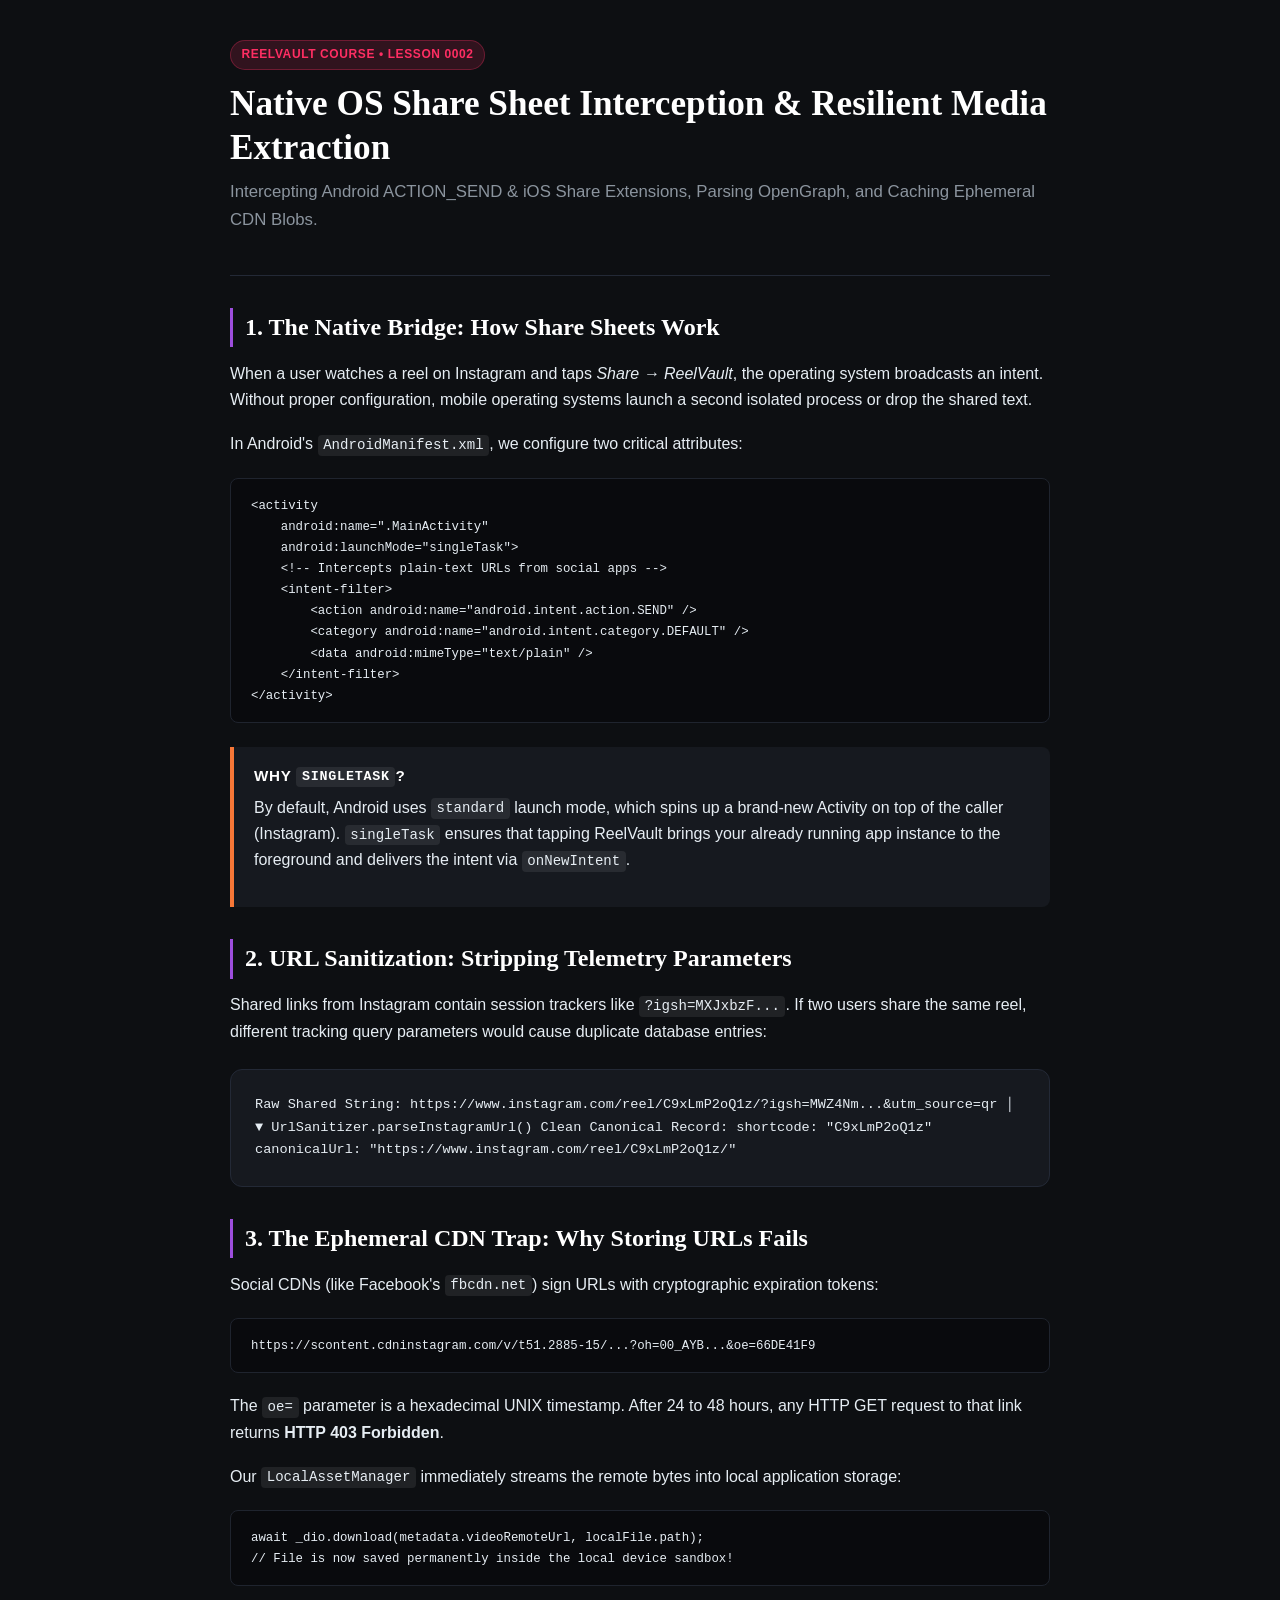
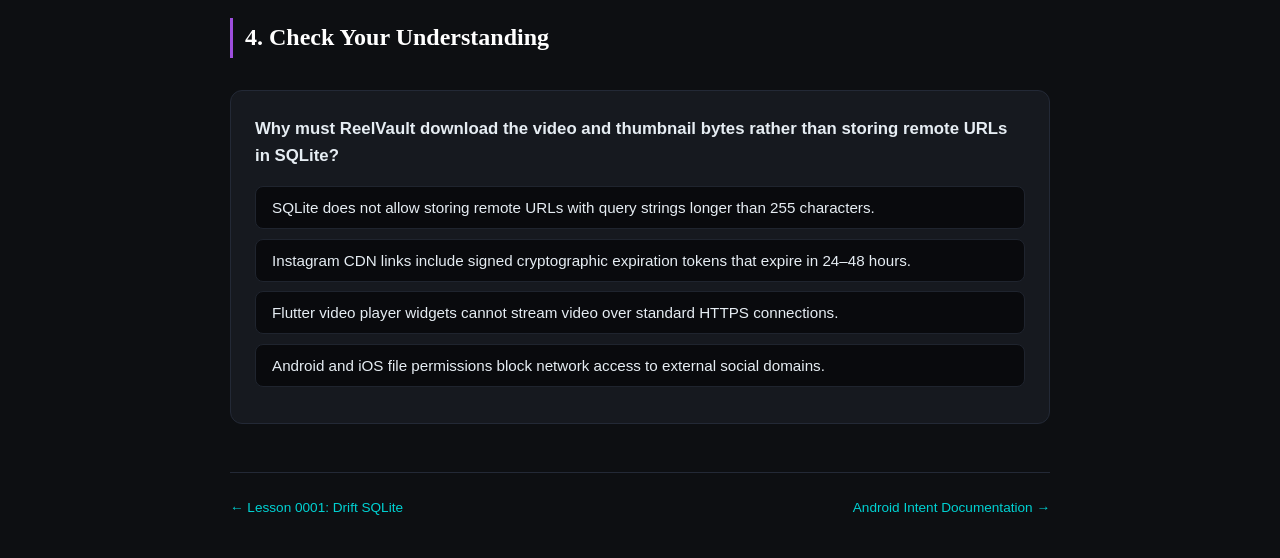
==== lessons/0002-share-sheet-media-extraction.html @ 985cb3da "feat: complete ReelVault local-first Flutter app with Drift SQLite, Share Sheet intake, endless feed" ====
<!DOCTYPE html>
<html lang="en">
<head>
  <meta charset="UTF-8">
  <meta name="viewport" content="width=device-width, initial-scale=1.0">
  <title>Lesson 0002: Native OS Share Sheet Interception &amp; Resilient Media Extraction</title>
  <link rel="stylesheet" href="../assets/style.css">
</head>
<body>
  <div class="lesson-container">
    <header>
      <span class="badge">ReelVault Course • Lesson 0002</span>
      <h1>Native OS Share Sheet Interception &amp; Resilient Media Extraction</h1>
      <p class="subtitle">Intercepting Android ACTION_SEND &amp; iOS Share Extensions, Parsing OpenGraph, and Caching Ephemeral CDN Blobs.</p>
    </header>

    <section>
      <h2>1. The Native Bridge: How Share Sheets Work</h2>
      <p>
        When a user watches a reel on Instagram and taps <em>Share &rarr; ReelVault</em>, the operating system broadcasts an intent. Without proper configuration, mobile operating systems launch a second isolated process or drop the shared text.
      </p>
      <p>
        In Android's <code>AndroidManifest.xml</code>, we configure two critical attributes:
      </p>
      <pre><code>&lt;activity
    android:name=".MainActivity"
    android:launchMode="singleTask"&gt;
    &lt;!-- Intercepts plain-text URLs from social apps --&gt;
    &lt;intent-filter&gt;
        &lt;action android:name="android.intent.action.SEND" /&gt;
        &lt;category android:name="android.intent.category.DEFAULT" /&gt;
        &lt;data android:mimeType="text/plain" /&gt;
    &lt;/intent-filter&gt;
&lt;/activity&gt;</code></pre>

      <div class="callout important">
        <h4>Why <code>singleTask</code>?</h4>
        <p>
          By default, Android uses <code>standard</code> launch mode, which spins up a brand-new Activity on top of the caller (Instagram). <code>singleTask</code> ensures that tapping ReelVault brings your already running app instance to the foreground and delivers the intent via <code>onNewIntent</code>.
        </p>
      </div>
    </section>

    <section>
      <h2>2. URL Sanitization: Stripping Telemetry Parameters</h2>
      <p>
        Shared links from Instagram contain session trackers like <code>?igsh=MXJxbzF...</code>. If two users share the same reel, different tracking query parameters would cause duplicate database entries:
      </p>
      <div class="diagram-box">
Raw Shared String:
  https://www.instagram.com/reel/C9xLmP2oQ1z/?igsh=MWZ4Nm...&utm_source=qr
       │
       ▼  UrlSanitizer.parseInstagramUrl()
Clean Canonical Record:
  shortcode:    "C9xLmP2oQ1z"
  canonicalUrl: "https://www.instagram.com/reel/C9xLmP2oQ1z/"
      </div>
    </section>

    <section>
      <h2>3. The Ephemeral CDN Trap: Why Storing URLs Fails</h2>
      <p>
        Social CDNs (like Facebook's <code>fbcdn.net</code>) sign URLs with cryptographic expiration tokens:
      </p>
      <pre><code>https://scontent.cdninstagram.com/v/t51.2885-15/...?oh=00_AYB...&amp;oe=66DE41F9</code></pre>
      <p>
        The <code>oe=</code> parameter is a hexadecimal UNIX timestamp. After 24 to 48 hours, any HTTP GET request to that link returns <strong>HTTP 403 Forbidden</strong>.
      </p>
      <p>
        Our <code>LocalAssetManager</code> immediately streams the remote bytes into local application storage:
      </p>
      <pre><code>await _dio.download(metadata.videoRemoteUrl, localFile.path);
// File is now saved permanently inside the local device sandbox!</code></pre>
    </section>

    <section>
      <h2>4. Check Your Understanding</h2>
      <div class="quiz-card" id="quiz-2">
        <p class="quiz-question">Why must ReelVault download the video and thumbnail bytes rather than storing remote URLs in SQLite?</p>
        <button class="quiz-option" type="button">SQLite does not allow storing remote URLs with query strings longer than 255 characters.</button>
        <button class="quiz-option" type="button">Instagram CDN links include signed cryptographic expiration tokens that expire in 24–48 hours.</button>
        <button class="quiz-option" type="button">Flutter video player widgets cannot stream video over standard HTTPS connections.</button>
        <button class="quiz-option" type="button">Android and iOS file permissions block network access to external social domains.</button>
        <div class="quiz-feedback"></div>
      </div>
    </section>

    <footer>
      <span><a href="0001-architecture-foundations-drift.html">&larr; Lesson 0001: Drift SQLite</a></span>
      <span><a href="https://developer.android.com/guide/components/intents-filters" target="_blank">Android Intent Documentation &rarr;</a></span>
    </footer>
  </div>

  <script src="../assets/quiz.js"></script>
  <script>
    initQuiz('quiz-2', 1, 'Instagram and Facebook CDN links expire within 24–48 hours due to the oe= cryptographic signature. Downloading binary assets to local storage guarantees permanent offline availability.');
  </script>
</body>
</html>
---- assets/style.css ----
/* Reusable Course Stylesheet for ReelVault Interactive Lessons */
:root {
  --bg-color: #0d0f12;
  --surface-color: #16191f;
  --surface-border: #232936;
  --text-main: #e6edf3;
  --text-muted: #8b949e;
  --accent-pink: #ff2e63;
  --accent-purple: #9d4edd;
  --accent-amber: #f77737;
  --accent-cyan: #00d2d3;
  --code-bg: #090a0d;
  --code-border: #1f242e;
  --font-sans: -apple-system, BlinkMacSystemFont, "Segoe UI", Roboto, Helvetica, Arial, sans-serif;
  --font-serif: "ETBookOT", "Charter", "Georgia", serif;
  --font-mono: "JetBrains Mono", "SF Mono", "Fira Code", monospace;
}

* {
  box-sizing: border-box;
  margin: 0;
  padding: 0;
}

body {
  background-color: var(--bg-color);
  color: var(--text-main);
  font-family: var(--font-sans);
  line-height: 1.65;
  font-size: 16px;
  padding: 2.5rem 1rem;
  display: flex;
  justify-content: center;
}

.lesson-container {
  max-width: 820px;
  width: 100%;
}

header {
  border-bottom: 1px solid var(--surface-border);
  padding-bottom: 1.5rem;
  margin-bottom: 2rem;
}

.badge {
  display: inline-block;
  padding: 0.25rem 0.65rem;
  font-size: 0.75rem;
  font-weight: 700;
  text-transform: uppercase;
  letter-spacing: 0.05em;
  border-radius: 9999px;
  background: rgba(255, 46, 99, 0.15);
  color: var(--accent-pink);
  border: 1px solid rgba(255, 46, 99, 0.3);
  margin-bottom: 0.75rem;
}

h1 {
  font-family: var(--font-serif);
  font-size: 2.2rem;
  font-weight: 700;
  color: #ffffff;
  line-height: 1.25;
  margin-bottom: 0.5rem;
}

.subtitle {
  color: var(--text-muted);
  font-size: 1.05rem;
}

h2 {
  font-family: var(--font-serif);
  font-size: 1.5rem;
  color: #ffffff;
  margin-top: 2rem;
  margin-bottom: 0.85rem;
  border-left: 3px solid var(--accent-purple);
  padding-left: 0.75rem;
}

h3 {
  font-size: 1.15rem;
  color: #ffffff;
  margin-top: 1.5rem;
  margin-bottom: 0.5rem;
}

p {
  margin-bottom: 1.1rem;
}

a {
  color: var(--accent-cyan);
  text-decoration: none;
}
a:hover {
  text-decoration: underline;
}

ul, ol {
  margin-left: 1.5rem;
  margin-bottom: 1.25rem;
}

li {
  margin-bottom: 0.4rem;
}

/* Callouts */
.callout {
  background: var(--surface-color);
  border-left: 4px solid var(--accent-pink);
  padding: 1rem 1.25rem;
  border-radius: 0 8px 8px 0;
  margin: 1.5rem 0;
}
.callout.tip {
  border-left-color: var(--accent-cyan);
}
.callout.important {
  border-left-color: var(--accent-amber);
}

.callout h4 {
  font-size: 0.95rem;
  text-transform: uppercase;
  letter-spacing: 0.05em;
  margin-bottom: 0.35rem;
  color: #ffffff;
}

/* Code Blocks */
pre {
  background: var(--code-bg);
  border: 1px solid var(--code-border);
  border-radius: 8px;
  padding: 1rem 1.25rem;
  overflow-x: auto;
  font-family: var(--font-mono);
  font-size: 0.88rem;
  line-height: 1.5;
  margin: 1.25rem 0;
}

code {
  font-family: var(--font-mono);
  font-size: 0.88em;
  background: rgba(255, 255, 255, 0.08);
  padding: 0.15rem 0.35rem;
  border-radius: 4px;
}
pre code {
  background: transparent;
  padding: 0;
}

/* Diagrams */
.diagram-box {
  background: var(--surface-color);
  border: 1px solid var(--surface-border);
  border-radius: 12px;
  padding: 1.5rem;
  margin: 1.5rem 0;
  font-family: var(--font-mono);
  font-size: 0.85rem;
  overflow-x: auto;
}

/* Quiz Box */
.quiz-card {
  background: var(--surface-color);
  border: 1px solid var(--surface-border);
  border-radius: 12px;
  padding: 1.5rem;
  margin: 2rem 0;
}
.quiz-question {
  font-weight: 600;
  font-size: 1.05rem;
  margin-bottom: 1rem;
}
.quiz-option {
  display: block;
  width: 100%;
  text-align: left;
  background: var(--code-bg);
  border: 1px solid var(--code-border);
  color: var(--text-main);
  padding: 0.75rem 1rem;
  border-radius: 8px;
  margin-bottom: 0.6rem;
  cursor: pointer;
  font-family: var(--font-sans);
  font-size: 0.95rem;
  transition: all 0.2s ease;
}
.quiz-option:hover {
  border-color: var(--accent-purple);
  background: rgba(157, 78, 221, 0.1);
}
.quiz-option.correct {
  border-color: #2ecc71;
  background: rgba(46, 204, 113, 0.15);
  color: #2ecc71;
}
.quiz-option.incorrect {
  border-color: var(--accent-pink);
  background: rgba(255, 46, 99, 0.15);
  color: var(--accent-pink);
}
.quiz-feedback {
  margin-top: 0.75rem;
  font-size: 0.9rem;
  font-weight: 500;
}

footer {
  border-top: 1px solid var(--surface-border);
  padding-top: 1.5rem;
  margin-top: 3rem;
  font-size: 0.85rem;
  color: var(--text-muted);
  display: flex;
  justify-content: space-between;
}
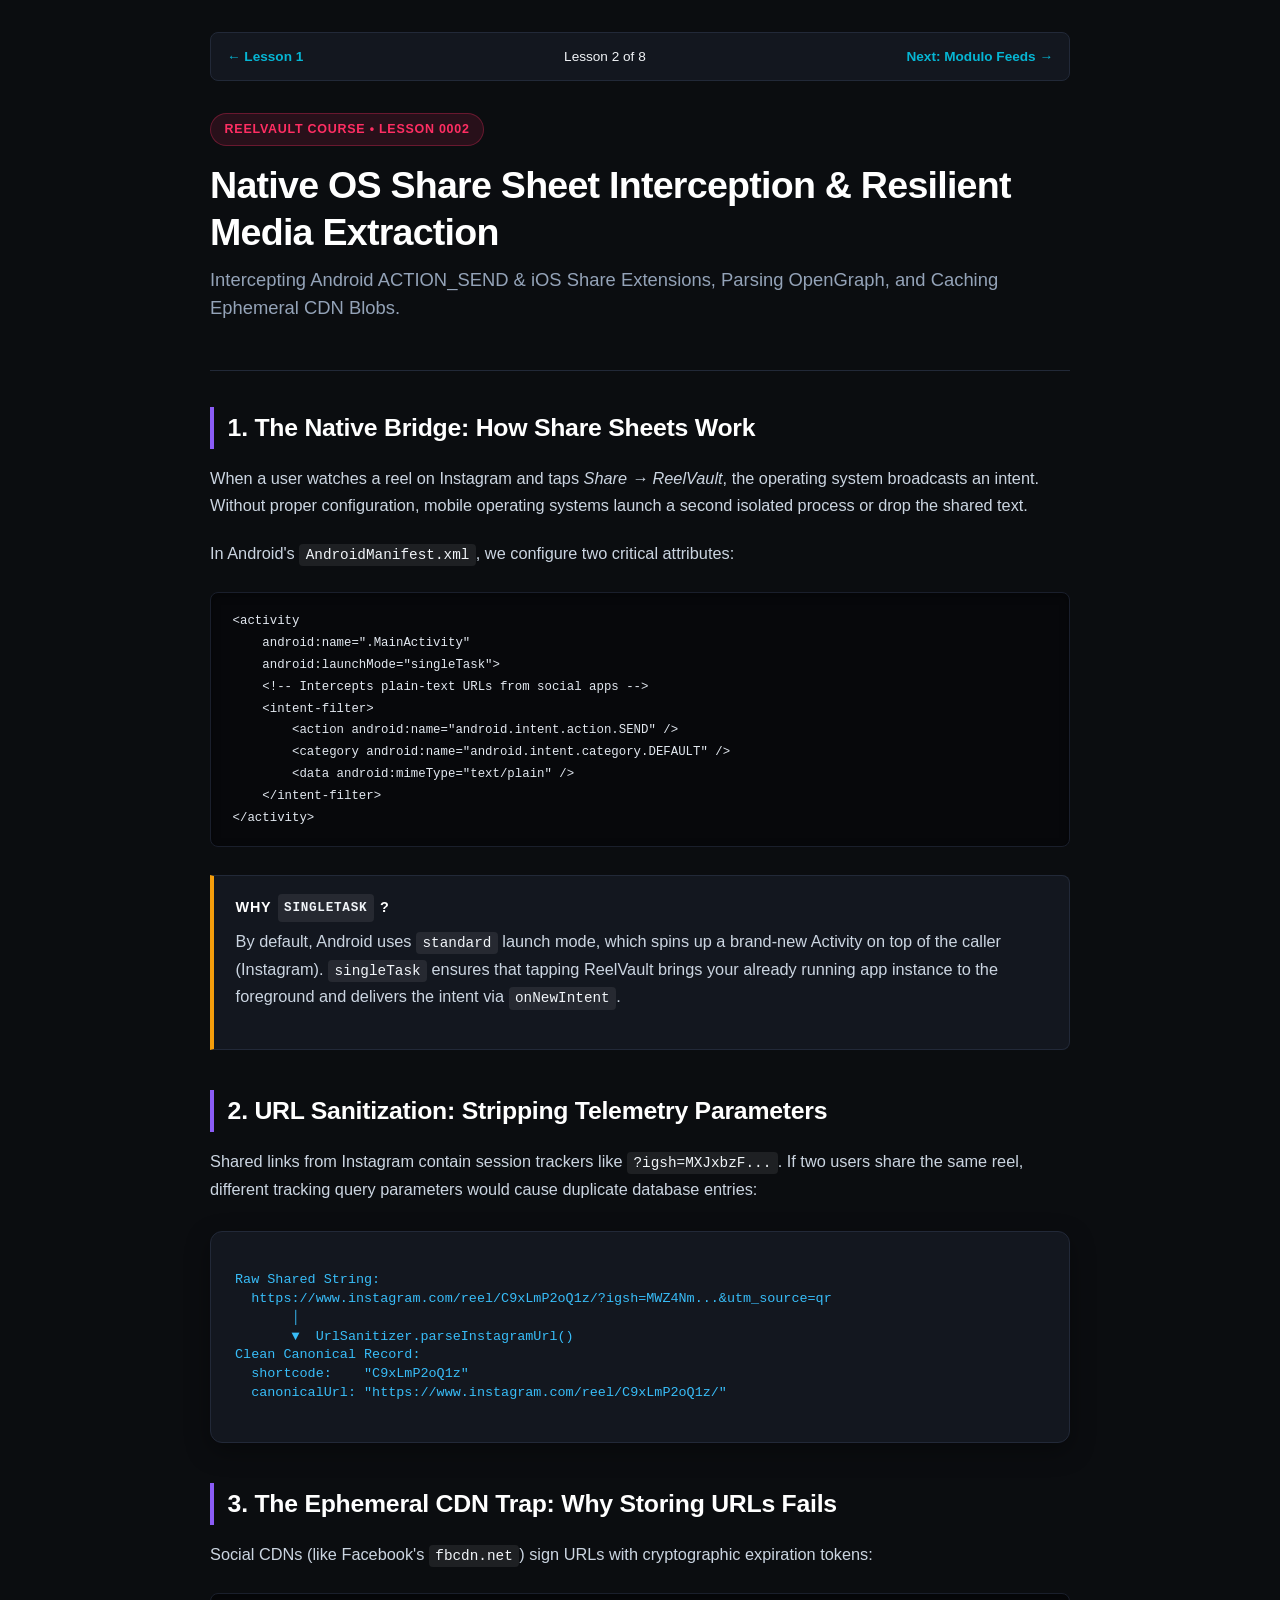
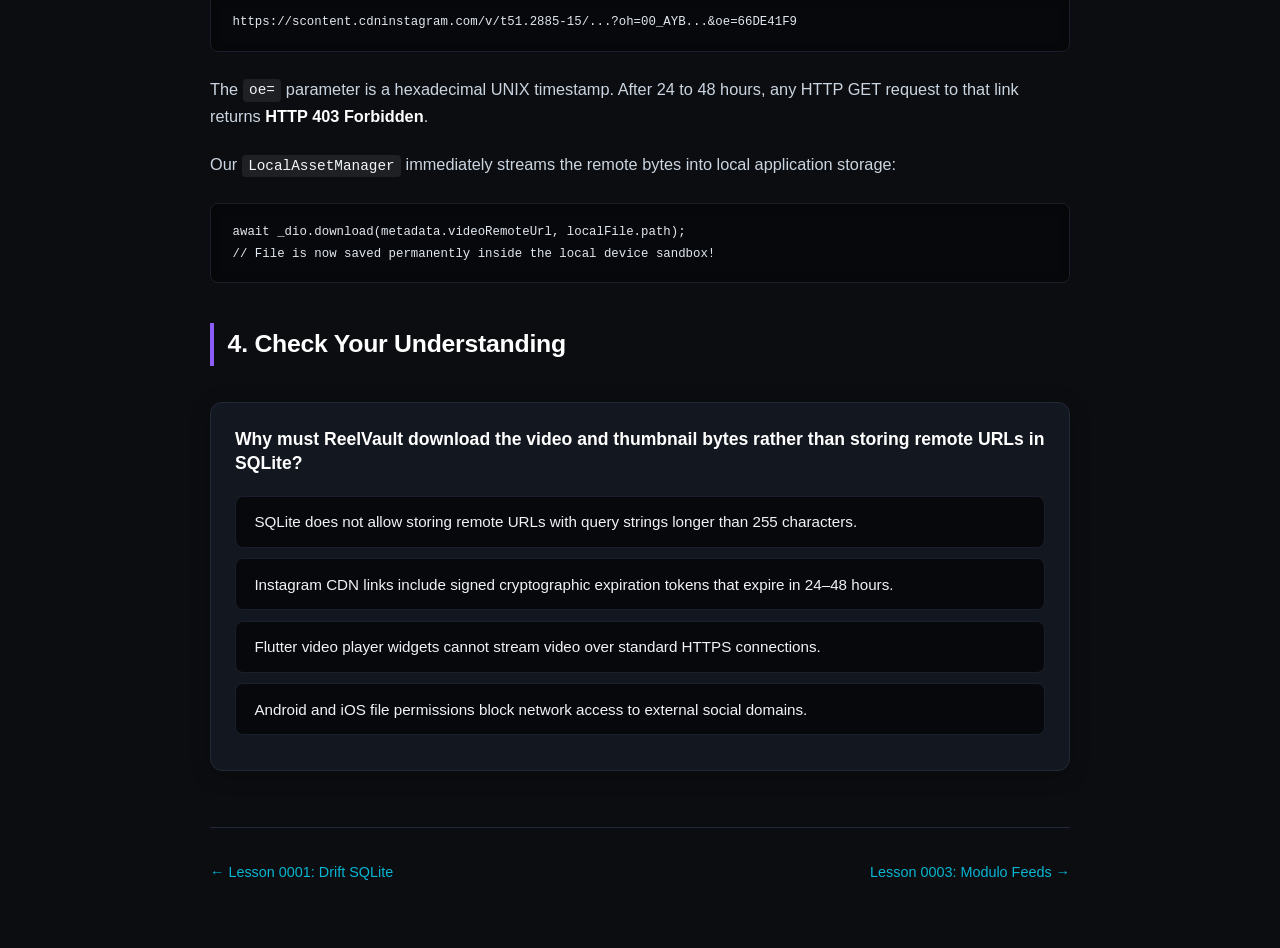
==== commit 1602ca4a: "fix(docs): overhaul learning lessons to be fully responsive with fixed diagram formatting, interacti" ====
--- a/lessons/0002-share-sheet-media-extraction.html
+++ b/lessons/0002-share-sheet-media-extraction.html
@@ -8,6 +8,12 @@
 </head>
 <body>
   <div class="lesson-container">
+    <nav class="curriculum-nav">
+      <a href="0001-architecture-foundations-drift.html">&larr; Lesson 1</a>
+      <span>Lesson 2 of 8</span>
+      <a href="0003-infinite-modulo-feed-throttling.html">Next: Modulo Feeds &rarr;</a>
+    </nav>
+
     <header>
       <span class="badge">ReelVault Course • Lesson 0002</span>
       <h1>Native OS Share Sheet Interception &amp; Resilient Media Extraction</h1>
@@ -87,7 +93,7 @@
 
     <footer>
       <span><a href="0001-architecture-foundations-drift.html">&larr; Lesson 0001: Drift SQLite</a></span>
-      <span><a href="https://developer.android.com/guide/components/intents-filters" target="_blank">Android Intent Documentation &rarr;</a></span>
+      <span><a href="0003-infinite-modulo-feed-throttling.html">Lesson 0003: Modulo Feeds &rarr;</a></span>
     </footer>
   </div>
 
--- a/assets/style.css
+++ b/assets/style.css
@@ -1,229 +1,482 @@
-/* Reusable Course Stylesheet for ReelVault Interactive Lessons */
+/* ReelVault Interactive Engineering Curriculum - Master Stylesheet */
 :root {
-  --bg-color: #0d0f12;
-  --surface-color: #16191f;
-  --surface-border: #232936;
-  --text-main: #e6edf3;
-  --text-muted: #8b949e;
+  --bg-color: #0b0d10;
+  --surface-color: #13171f;
+  --surface-hover: #1c222e;
+  --surface-border: #222938;
+  --text-main: #f0f3f6;
+  --text-muted: #94a3b8;
+  --text-sub: #cbd5e1;
   --accent-pink: #ff2e63;
-  --accent-purple: #9d4edd;
-  --accent-amber: #f77737;
-  --accent-cyan: #00d2d3;
-  --code-bg: #090a0d;
-  --code-border: #1f242e;
-  --font-sans: -apple-system, BlinkMacSystemFont, "Segoe UI", Roboto, Helvetica, Arial, sans-serif;
-  --font-serif: "ETBookOT", "Charter", "Georgia", serif;
-  --font-mono: "JetBrains Mono", "SF Mono", "Fira Code", monospace;
-}
-
-* {
+  --accent-purple: #8b5cf6;
+  --accent-amber: #f59e0b;
+  --accent-cyan: #06b6d4;
+  --accent-green: #10b981;
+  --code-bg: #07080b;
+  --code-border: #1a1f2c;
+  --font-sans: -apple-system, BlinkMacSystemFont, "Segoe UI", Roboto, "Helvetica Neue", Arial, sans-serif;
+  --font-serif: "Charter", "Georgia", "Cambria", serif;
+  --font-mono: "JetBrains Mono", "SF Mono", "Fira Code", "Menlo", monospace;
+  --radius-sm: 8px;
+  --radius-md: 12px;
+  --radius-lg: 16px;
+  --container-max-w: 860px;
+}
+
+*, *::before, *::after {
   box-sizing: border-box;
   margin: 0;
   padding: 0;
+}
+
+html {
+  font-size: 16px;
+  scroll-behavior: smooth;
+  -webkit-text-size-adjust: 100%;
 }
 
 body {
   background-color: var(--bg-color);
   color: var(--text-main);
   font-family: var(--font-sans);
-  line-height: 1.65;
-  font-size: 16px;
-  padding: 2.5rem 1rem;
+  line-height: 1.7;
+  padding: 2rem 1.25rem 4rem;
   display: flex;
   justify-content: center;
+  min-height: 100vh;
+  -webkit-font-smoothing: antialiased;
+  -moz-osx-font-smoothing: grayscale;
 }
 
 .lesson-container {
-  max-width: 820px;
+  max-width: var(--container-max-w);
   width: 100%;
 }
 
+/* Header & Metadata */
 header {
   border-bottom: 1px solid var(--surface-border);
-  padding-bottom: 1.5rem;
-  margin-bottom: 2rem;
+  padding-bottom: 1.75rem;
+  margin-bottom: 2.25rem;
 }
 
 .badge {
-  display: inline-block;
-  padding: 0.25rem 0.65rem;
-  font-size: 0.75rem;
+  display: inline-flex;
+  align-items: center;
+  gap: 0.4rem;
+  padding: 0.3rem 0.85rem;
+  font-size: 0.78rem;
   font-weight: 700;
   text-transform: uppercase;
-  letter-spacing: 0.05em;
+  letter-spacing: 0.06em;
   border-radius: 9999px;
-  background: rgba(255, 46, 99, 0.15);
+  background: rgba(255, 46, 99, 0.12);
   color: var(--accent-pink);
   border: 1px solid rgba(255, 46, 99, 0.3);
-  margin-bottom: 0.75rem;
+  margin-bottom: 1rem;
 }
 
 h1 {
-  font-family: var(--font-serif);
-  font-size: 2.2rem;
-  font-weight: 700;
+  font-size: clamp(1.65rem, 4vw, 2.35rem);
+  font-weight: 800;
   color: #ffffff;
   line-height: 1.25;
-  margin-bottom: 0.5rem;
+  letter-spacing: -0.02em;
+  margin-bottom: 0.65rem;
 }
 
 .subtitle {
   color: var(--text-muted);
-  font-size: 1.05rem;
+  font-size: clamp(0.95rem, 2vw, 1.15rem);
+  line-height: 1.5;
+  font-weight: 400;
+}
+
+/* Headings & Sectioning */
+section {
+  margin-bottom: 2.5rem;
 }
 
 h2 {
-  font-family: var(--font-serif);
-  font-size: 1.5rem;
-  color: #ffffff;
-  margin-top: 2rem;
-  margin-bottom: 0.85rem;
-  border-left: 3px solid var(--accent-purple);
-  padding-left: 0.75rem;
+  font-size: clamp(1.25rem, 3vw, 1.55rem);
+  font-weight: 700;
+  color: #ffffff;
+  margin-top: 2.25rem;
+  margin-bottom: 1rem;
+  border-left: 4px solid var(--accent-purple);
+  padding-left: 0.85rem;
+  letter-spacing: -0.01em;
 }
 
 h3 {
-  font-size: 1.15rem;
-  color: #ffffff;
+  font-size: clamp(1.05rem, 2.5vw, 1.25rem);
+  font-weight: 600;
+  color: #f8fafc;
   margin-top: 1.5rem;
-  margin-bottom: 0.5rem;
+  margin-bottom: 0.6rem;
 }
 
 p {
-  margin-bottom: 1.1rem;
+  color: var(--text-sub);
+  margin-bottom: 1.25rem;
+  font-size: clamp(0.95rem, 1.8vw, 1.02rem);
+}
+
+strong {
+  color: #ffffff;
+  font-weight: 600;
 }
 
 a {
   color: var(--accent-cyan);
   text-decoration: none;
-}
+  transition: color 0.15s ease;
+}
+
 a:hover {
   text-decoration: underline;
+  color: #38bdf8;
 }
 
 ul, ol {
   margin-left: 1.5rem;
-  margin-bottom: 1.25rem;
+  margin-bottom: 1.5rem;
+  color: var(--text-sub);
 }
 
 li {
-  margin-bottom: 0.4rem;
-}
-
-/* Callouts */
+  margin-bottom: 0.5rem;
+  padding-left: 0.25rem;
+}
+
+/* Callouts & Highlight Boxes */
 .callout {
   background: var(--surface-color);
   border-left: 4px solid var(--accent-pink);
-  padding: 1rem 1.25rem;
-  border-radius: 0 8px 8px 0;
-  margin: 1.5rem 0;
-}
+  padding: 1.1rem 1.35rem;
+  border-radius: 0 var(--radius-sm) var(--radius-sm) 0;
+  margin: 1.75rem 0;
+  border-top: 1px solid var(--surface-border);
+  border-right: 1px solid var(--surface-border);
+  border-bottom: 1px solid var(--surface-border);
+}
+
 .callout.tip {
   border-left-color: var(--accent-cyan);
 }
+
 .callout.important {
   border-left-color: var(--accent-amber);
 }
 
 .callout h4 {
-  font-size: 0.95rem;
+  font-size: 0.9rem;
   text-transform: uppercase;
   letter-spacing: 0.05em;
-  margin-bottom: 0.35rem;
-  color: #ffffff;
-}
-
-/* Code Blocks */
+  margin-bottom: 0.4rem;
+  color: #ffffff;
+  display: flex;
+  align-items: center;
+  gap: 0.4rem;
+}
+
+/* Tables */
+.table-container {
+  width: 100%;
+  overflow-x: auto;
+  -webkit-overflow-scrolling: touch;
+  margin: 1.5rem 0;
+  border-radius: var(--radius-sm);
+  border: 1px solid var(--surface-border);
+}
+
+table {
+  width: 100%;
+  border-collapse: collapse;
+  font-size: 0.9rem;
+  text-align: left;
+}
+
+th, td {
+  padding: 0.85rem 1rem;
+  border-bottom: 1px solid var(--surface-border);
+}
+
+th {
+  background: var(--surface-color);
+  color: #ffffff;
+  font-weight: 600;
+}
+
+tr:last-child td {
+  border-bottom: none;
+}
+
+/* ASCII & Architecture Diagrams */
+.diagram-box {
+  background: var(--surface-color);
+  border: 1px solid var(--surface-border);
+  border-radius: var(--radius-md);
+  padding: 1.25rem 1.5rem;
+  margin: 1.75rem 0;
+  font-family: var(--font-mono);
+  font-size: 0.84rem;
+  line-height: 1.4;
+  white-space: pre;
+  word-wrap: normal;
+  overflow-x: auto;
+  color: #38bdf8;
+  -webkit-overflow-scrolling: touch;
+  box-shadow: 0 8px 24px rgba(0, 0, 0, 0.35);
+}
+
+/* Code Blocks & Inline Monospace */
 pre {
   background: var(--code-bg);
   border: 1px solid var(--code-border);
-  border-radius: 8px;
-  padding: 1rem 1.25rem;
+  border-radius: var(--radius-sm);
+  padding: 1.1rem 1.35rem;
   overflow-x: auto;
   font-family: var(--font-mono);
   font-size: 0.88rem;
-  line-height: 1.5;
-  margin: 1.25rem 0;
+  line-height: 1.55;
+  margin: 1.5rem 0;
+  -webkit-overflow-scrolling: touch;
+  box-shadow: inset 0 2px 8px rgba(0, 0, 0, 0.4);
 }
 
 code {
   font-family: var(--font-mono);
   font-size: 0.88em;
   background: rgba(255, 255, 255, 0.08);
-  padding: 0.15rem 0.35rem;
+  color: #f1f5f9;
+  padding: 0.2rem 0.4rem;
   border-radius: 4px;
 }
+
 pre code {
   background: transparent;
   padding: 0;
-}
-
-/* Diagrams */
-.diagram-box {
+  border-radius: 0;
+  color: #e2e8f0;
+}
+
+/* Custom Scrollbars */
+pre::-webkit-scrollbar,
+.diagram-box::-webkit-scrollbar {
+  height: 6px;
+  background: rgba(0, 0, 0, 0.3);
+}
+
+pre::-webkit-scrollbar-thumb,
+.diagram-box::-webkit-scrollbar-thumb {
+  background: #334155;
+  border-radius: 3px;
+}
+
+pre::-webkit-scrollbar-thumb:hover,
+.diagram-box::-webkit-scrollbar-thumb:hover {
+  background: #475569;
+}
+
+/* Interactive Quizzes (Both .quiz-card and .quiz-box) */
+.quiz-card, .quiz-box {
   background: var(--surface-color);
   border: 1px solid var(--surface-border);
-  border-radius: 12px;
+  border-radius: var(--radius-md);
   padding: 1.5rem;
-  margin: 1.5rem 0;
-  font-family: var(--font-mono);
-  font-size: 0.85rem;
-  overflow-x: auto;
-}
-
-/* Quiz Box */
-.quiz-card {
-  background: var(--surface-color);
-  border: 1px solid var(--surface-border);
-  border-radius: 12px;
-  padding: 1.5rem;
-  margin: 2rem 0;
-}
+  margin: 2.25rem 0;
+  box-shadow: 0 4px 20px rgba(0, 0, 0, 0.25);
+}
+
 .quiz-question {
-  font-weight: 600;
-  font-size: 1.05rem;
-  margin-bottom: 1rem;
-}
-.quiz-option {
+  font-weight: 700;
+  font-size: 1.1rem;
+  color: #ffffff;
+  margin-bottom: 1.25rem;
+  line-height: 1.4;
+}
+
+.quiz-options {
+  display: flex;
+  flex-direction: column;
+  gap: 0.65rem;
+}
+
+.quiz-option, .quiz-btn {
   display: block;
   width: 100%;
   text-align: left;
   background: var(--code-bg);
-  border: 1px solid var(--code-border);
+  border: 1.5px solid var(--code-border);
   color: var(--text-main);
-  padding: 0.75rem 1rem;
-  border-radius: 8px;
-  margin-bottom: 0.6rem;
+  padding: 0.9rem 1.15rem;
+  border-radius: var(--radius-sm);
+  margin-bottom: 0.65rem;
   cursor: pointer;
   font-family: var(--font-sans);
   font-size: 0.95rem;
-  transition: all 0.2s ease;
-}
-.quiz-option:hover {
+  line-height: 1.4;
+  transition: all 0.2s cubic-bezier(0.16, 1, 0.3, 1);
+  min-height: 48px;
+  touch-action: manipulation;
+}
+
+.quiz-option:hover, .quiz-btn:hover {
   border-color: var(--accent-purple);
-  background: rgba(157, 78, 221, 0.1);
-}
-.quiz-option.correct {
-  border-color: #2ecc71;
-  background: rgba(46, 204, 113, 0.15);
-  color: #2ecc71;
-}
-.quiz-option.incorrect {
-  border-color: var(--accent-pink);
-  background: rgba(255, 46, 99, 0.15);
-  color: var(--accent-pink);
-}
+  background: rgba(139, 92, 246, 0.12);
+  transform: translateY(-1px);
+}
+
+.quiz-option:focus-visible, .quiz-btn:focus-visible {
+  outline: 2px solid var(--accent-cyan);
+  outline-offset: 2px;
+}
+
+.quiz-option.correct, .quiz-btn.correct {
+  border-color: var(--accent-green) !important;
+  background: rgba(16, 185, 129, 0.18) !important;
+  color: #34d399 !important;
+  font-weight: 600;
+}
+
+.quiz-option.incorrect, .quiz-btn.incorrect {
+  border-color: var(--accent-pink) !important;
+  background: rgba(255, 46, 99, 0.18) !important;
+  color: #fb7185 !important;
+}
+
 .quiz-feedback {
-  margin-top: 0.75rem;
-  font-size: 0.9rem;
-  font-weight: 500;
-}
-
+  margin-top: 1rem;
+  padding: 0.85rem 1.1rem;
+  border-radius: var(--radius-sm);
+  font-size: 0.92rem;
+  line-height: 1.5;
+  display: none;
+}
+
+.quiz-feedback.success {
+  display: block;
+  background: rgba(16, 185, 129, 0.12);
+  border: 1px solid rgba(16, 185, 129, 0.3);
+  color: #34d399;
+}
+
+.quiz-feedback.error {
+  display: block;
+  background: rgba(255, 46, 99, 0.12);
+  border: 1px solid rgba(255, 46, 99, 0.3);
+  color: #fda4af;
+}
+
+/* Footer & Navigation */
 footer {
   border-top: 1px solid var(--surface-border);
-  padding-top: 1.5rem;
-  margin-top: 3rem;
-  font-size: 0.85rem;
+  padding-top: 2rem;
+  margin-top: 3.5rem;
+  font-size: 0.9rem;
   color: var(--text-muted);
   display: flex;
+  flex-wrap: wrap;
   justify-content: space-between;
-}
+  align-items: center;
+  gap: 1rem;
+}
+
+/* Curriculum Navigator Bar */
+.curriculum-nav {
+  display: flex;
+  align-items: center;
+  justify-content: space-between;
+  background: var(--surface-color);
+  border: 1px solid var(--surface-border);
+  border-radius: var(--radius-sm);
+  padding: 0.75rem 1rem;
+  margin-bottom: 2rem;
+  font-size: 0.85rem;
+}
+
+.curriculum-nav a {
+  display: inline-flex;
+  align-items: center;
+  gap: 0.4rem;
+  font-weight: 600;
+}
+
+/* ============================================================
+   RESPONSIVE DESIGN BREAKPOINTS
+   ============================================================ */
+
+/* Tablets & Small Laptops (<= 768px) */
+@media screen and (max-width: 768px) {
+  body {
+    padding: 1.5rem 1rem 3rem;
+  }
+
+  .quiz-card, .quiz-box {
+    padding: 1.25rem;
+  }
+
+  .diagram-box {
+    padding: 1rem;
+    font-size: 0.78rem;
+  }
+
+  pre {
+    padding: 1rem;
+    font-size: 0.82rem;
+  }
+
+  footer {
+    flex-direction: column;
+    align-items: flex-start;
+  }
+}
+
+/* Mobile Phones (<= 480px) */
+@media screen and (max-width: 480px) {
+  body {
+    padding: 1rem 0.75rem 2.5rem;
+  }
+
+  header {
+    margin-bottom: 1.5rem;
+    padding-bottom: 1.25rem;
+  }
+
+  h1 {
+    font-size: 1.55rem;
+  }
+
+  h2 {
+    font-size: 1.25rem;
+    margin-top: 1.75rem;
+    padding-left: 0.65rem;
+  }
+
+  .diagram-box {
+    padding: 0.85rem;
+    font-size: 0.72rem;
+    line-height: 1.3;
+    border-radius: var(--radius-sm);
+  }
+
+  pre {
+    padding: 0.85rem;
+    font-size: 0.78rem;
+    border-radius: 6px;
+  }
+
+  .quiz-option, .quiz-btn {
+    padding: 0.75rem 0.95rem;
+    font-size: 0.88rem;
+  }
+
+  .quiz-question {
+    font-size: 1rem;
+  }
+
+  .callout {
+    padding: 0.9rem 1rem;
+  }
+}
